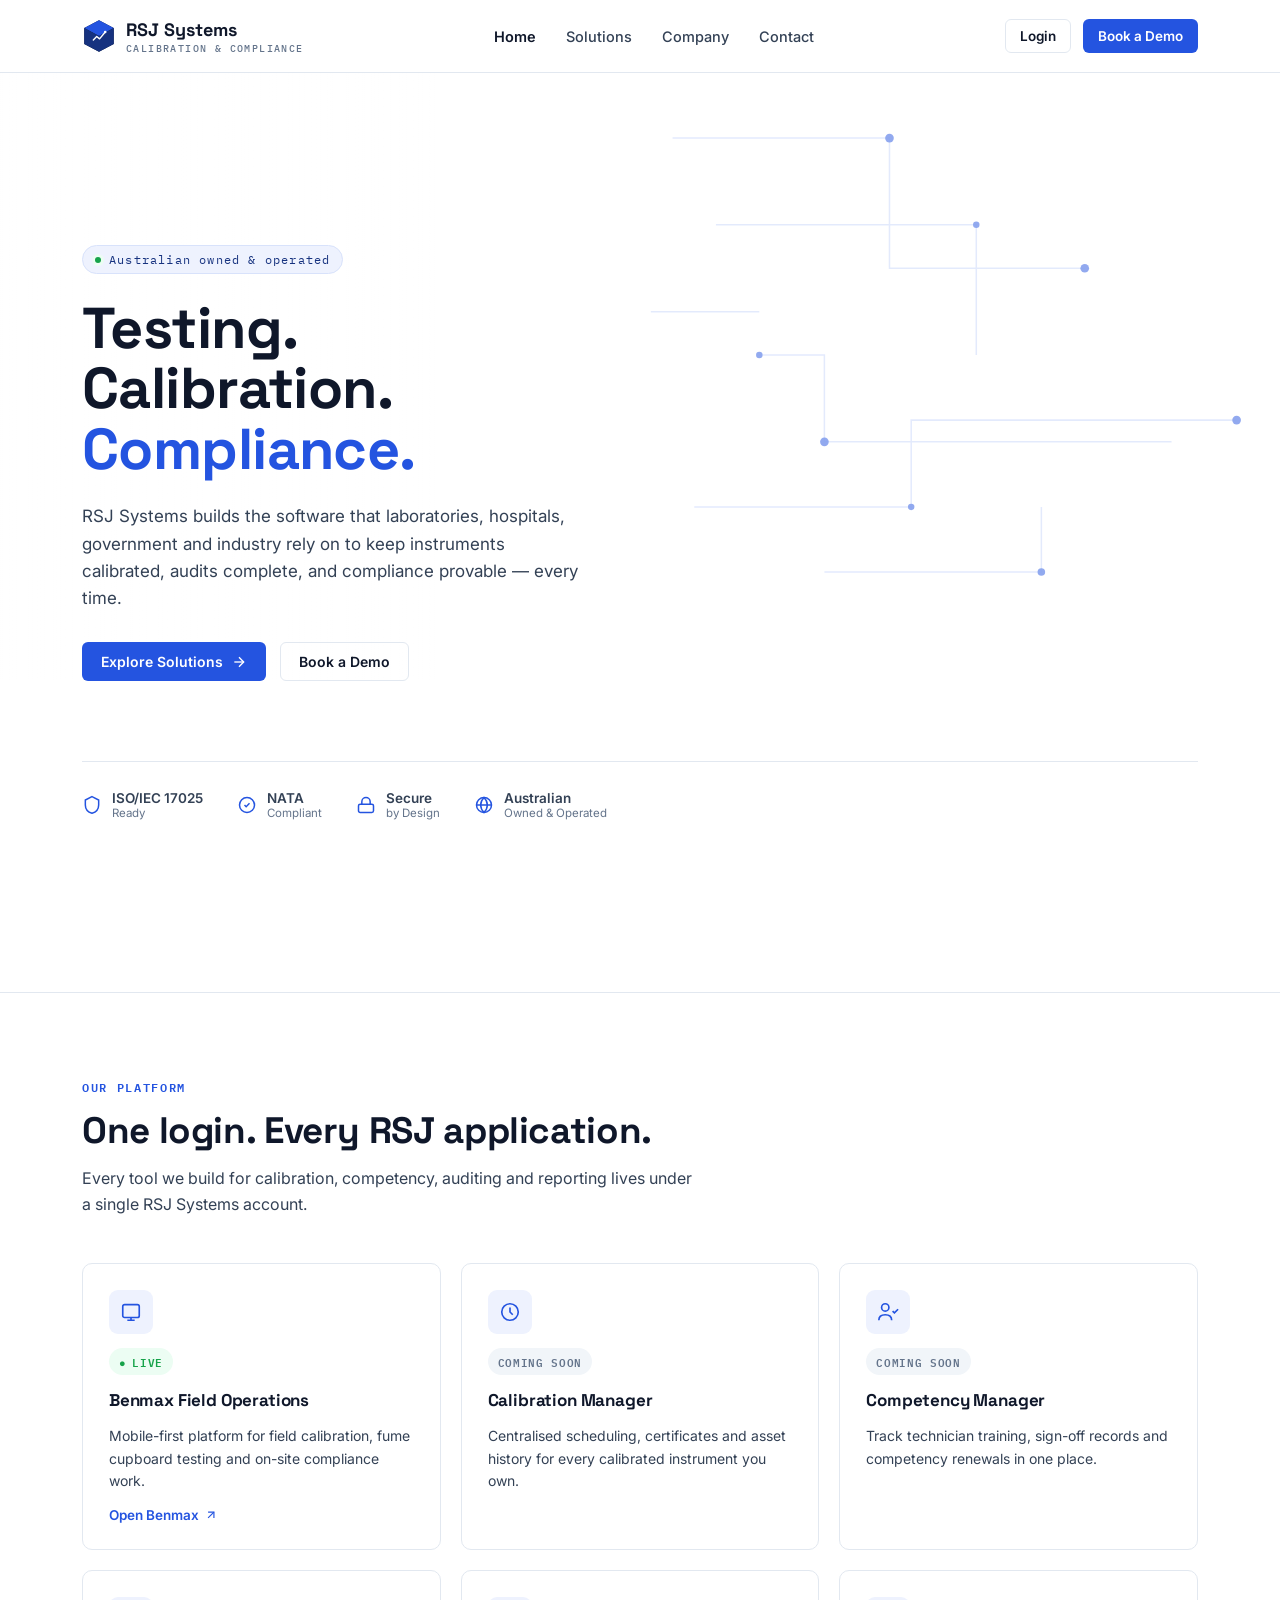
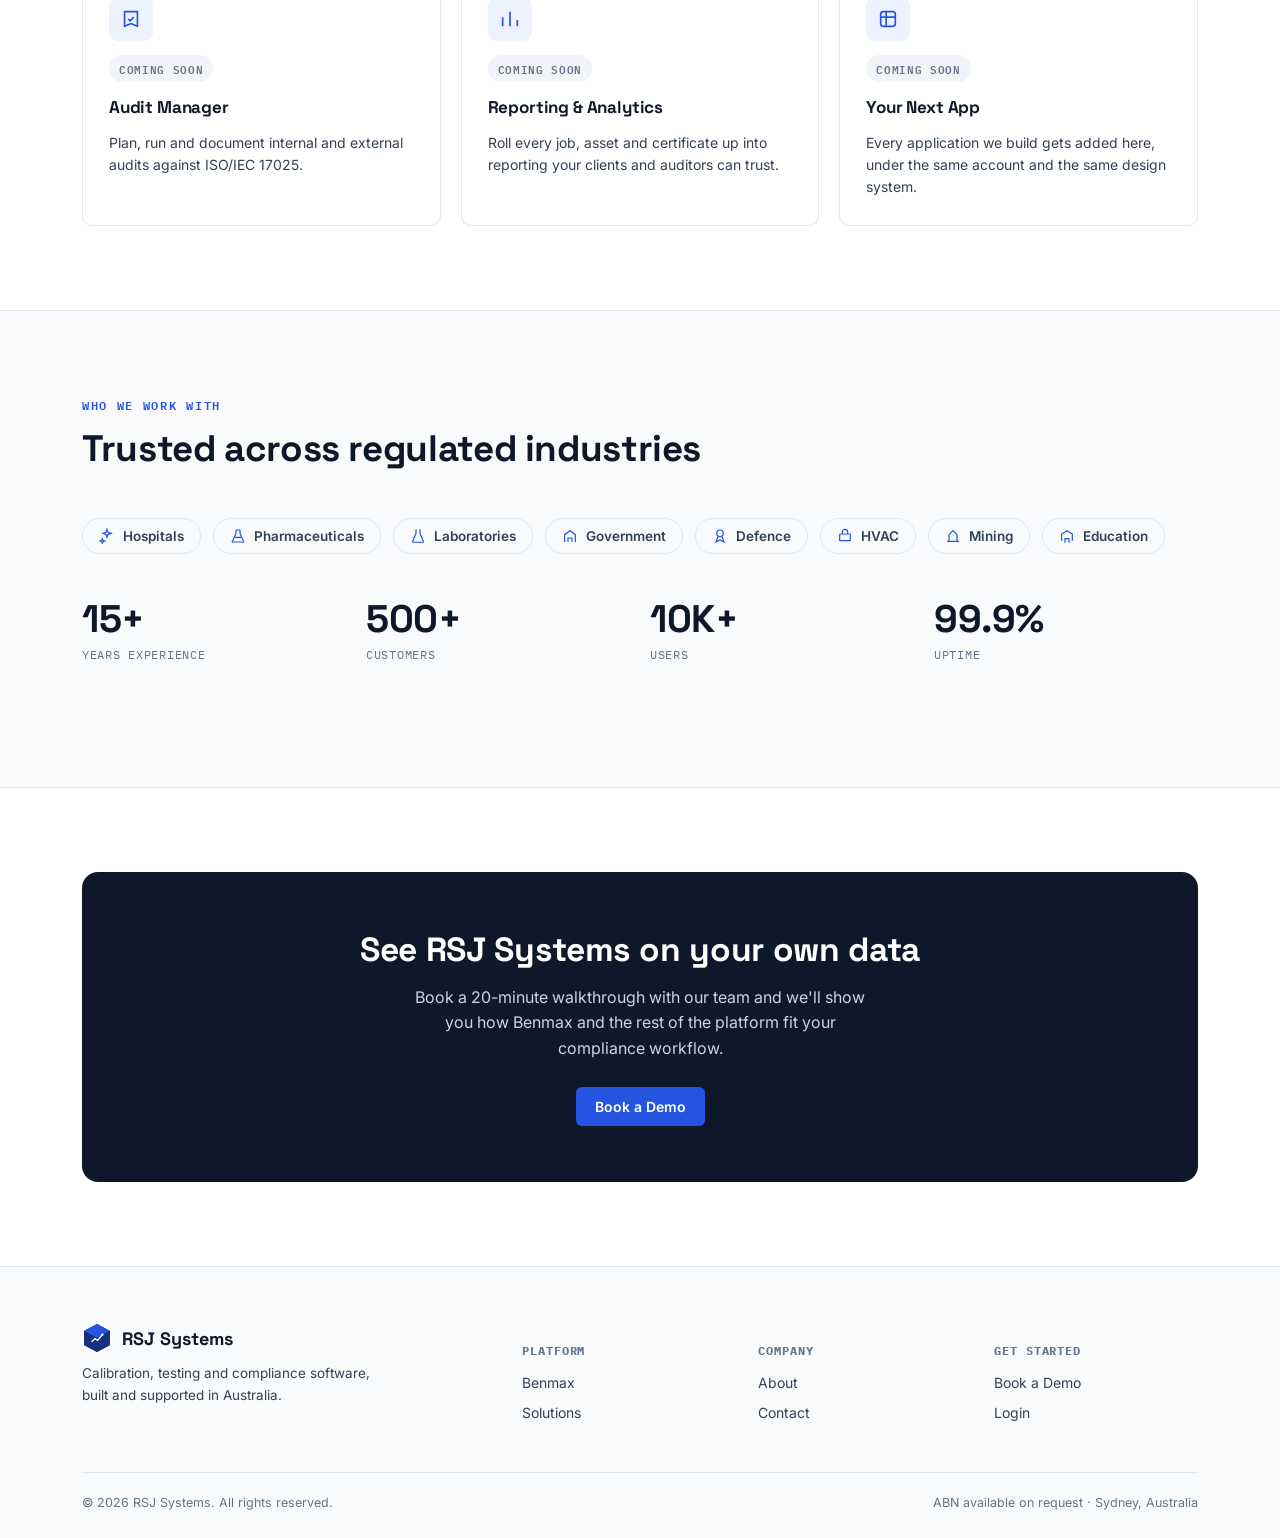
==== index.html @ 9a2268c6 "New website" ====
<!doctype html>
<html lang="en">
<head>
<meta charset="UTF-8">
<meta name="viewport" content="width=device-width, initial-scale=1.0">
<title>RSJ Systems | Calibration, Testing &amp; Compliance Platform</title>
<meta name="description" content="RSJ Systems builds calibration, testing and compliance software for laboratories, hospitals, government and industry across Australia.">
<link rel="icon" type="image/svg+xml" href="assets/logo.svg">
<link rel="preconnect" href="https://fonts.googleapis.com">
<link href="https://fonts.googleapis.com/css2?family=Space+Grotesk:wght@500;600;700&family=Inter:wght@400;500;600;700&family=IBM+Plex+Mono:wght@500;600&display=swap" rel="stylesheet">
<link rel="stylesheet" href="assets/styles.css">
</head>
<body>

<header class="site-header">
  <div class="wrap">
    <a href="index.html" class="brand">
      <img src="assets/logo.svg" alt="" width="34" height="34">
      <span>RSJ Systems<small>CALIBRATION &amp; COMPLIANCE</small></span>
    </a>
    <nav class="main-nav" aria-label="Primary">
      <a href="index.html">Home</a>
      <a href="solutions.html">Solutions</a>
      <a href="company.html">Company</a>
      <a href="contact.html">Contact</a>
    </nav>
    <div class="header-actions">
      <a class="btn btn-ghost btn-sm" href="https://benmaxservice.rsjsystems.com" target="_blank" rel="noopener">Login</a>
      <a class="btn btn-primary btn-sm" href="contact.html">Book a Demo</a>
      <button class="nav-toggle" aria-label="Open menu">
        <svg viewBox="0 0 24 24" fill="none" stroke="currentColor" stroke-width="2"><line x1="3" y1="6" x2="21" y2="6"/><line x1="3" y1="12" x2="21" y2="12"/><line x1="3" y1="18" x2="21" y2="18"/></svg>
      </button>
    </div>
  </div>
</header>

<div class="mobile-nav">
  <div class="mobile-nav-panel">
    <button class="mobile-nav-close" aria-label="Close menu">
      <svg viewBox="0 0 24 24" fill="none" stroke="currentColor" stroke-width="2"><line x1="18" y1="6" x2="6" y2="18"/><line x1="6" y1="6" x2="18" y2="18"/></svg>
    </button>
    <a href="index.html">Home</a>
    <a href="solutions.html">Solutions</a>
    <a href="company.html">Company</a>
    <a href="contact.html">Contact</a>
    <a href="https://benmaxservice.rsjsystems.com" target="_blank" rel="noopener">Login</a>
    <a class="btn btn-primary" href="contact.html">Book a Demo</a>
  </div>
</div>

<section class="hero">
  <svg class="hero-grid" viewBox="0 0 1180 560" preserveAspectRatio="xMaxYMid slice" xmlns="http://www.w3.org/2000/svg">
    <defs>
      <linearGradient id="fade" x1="0" y1="0" x2="1" y2="0">
        <stop offset="0" stop-color="#ffffff" stop-opacity="1"/>
        <stop offset="0.35" stop-color="#ffffff" stop-opacity="0"/>
      </linearGradient>
    </defs>
    <g stroke="#c7d5fb" stroke-width="1.4" fill="none" opacity="0.9">
      <path d="M620 60 H820 V180 H1000"/>
      <path d="M660 140 H900 V260"/>
      <path d="M700 260 H760 V340 H1080"/>
      <path d="M640 400 H840 V320 H1140"/>
      <path d="M760 460 H960 V400"/>
      <path d="M600 220 H700"/>
    </g>
    <g fill="#2454e0" opacity="0.9">
      <circle cx="820" cy="60" r="4"/><circle cx="1000" cy="180" r="4"/>
      <circle cx="900" cy="140" r="3"/><circle cx="760" cy="340" r="4"/>
      <circle cx="840" cy="400" r="3"/><circle cx="1140" cy="320" r="4"/>
      <circle cx="960" cy="460" r="3.5"/><circle cx="700" cy="260" r="3"/>
    </g>
    <rect x="0" y="0" width="1180" height="560" fill="url(#fade)"/>
  </svg>

  <div class="wrap">
    <span class="eyebrow"><span class="dot"></span>Australian owned &amp; operated</span>
    <h1>Testing. Calibration.<br><span class="accent">Compliance.</span></h1>
    <p class="hero-sub">RSJ Systems builds the software that laboratories, hospitals, government and industry rely on to keep instruments calibrated, audits complete, and compliance provable — every time.</p>
    <div class="hero-ctas">
      <a href="solutions.html" class="btn btn-primary">Explore Solutions
        <svg width="16" height="16" viewBox="0 0 24 24" fill="none" stroke="currentColor" stroke-width="2"><line x1="5" y1="12" x2="19" y2="12"/><polyline points="12 5 19 12 12 19"/></svg>
      </a>
      <a href="contact.html" class="btn btn-ghost">Book a Demo</a>
    </div>

    <div class="trust-strip">
      <div class="trust-item">
        <svg viewBox="0 0 24 24" fill="none" stroke="currentColor" stroke-width="1.8"><path d="M12 2l8 4v6c0 5-3.4 8.6-8 10-4.6-1.4-8-5-8-10V6l8-4z"/></svg>
        <span>ISO/IEC 17025<small>Ready</small></span>
      </div>
      <div class="trust-item">
        <svg viewBox="0 0 24 24" fill="none" stroke="currentColor" stroke-width="1.8"><path d="M9 12l2 2 4-4"/><circle cx="12" cy="12" r="9"/></svg>
        <span>NATA<small>Compliant</small></span>
      </div>
      <div class="trust-item">
        <svg viewBox="0 0 24 24" fill="none" stroke="currentColor" stroke-width="1.8"><rect x="3" y="11" width="18" height="10" rx="2"/><path d="M7 11V8a5 5 0 0 1 10 0v3"/></svg>
        <span>Secure<small>by Design</small></span>
      </div>
      <div class="trust-item">
        <svg viewBox="0 0 24 24" fill="none" stroke="currentColor" stroke-width="1.8"><circle cx="12" cy="12" r="9"/><path d="M3 12h18M12 3c2.5 2.6 4 6 4 9s-1.5 6.4-4 9c-2.5-2.6-4-6-4-9s1.5-6.4 4-9z"/></svg>
        <span>Australian<small>Owned &amp; Operated</small></span>
      </div>
    </div>
  </div>
</section>

<section id="apps">
  <div class="wrap">
    <div class="section-head" data-reveal>
      <span class="section-label">Our Platform</span>
      <h2>One login. Every RSJ application.</h2>
      <p>Every tool we build for calibration, competency, auditing and reporting lives under a single RSJ Systems account.</p>
    </div>

    <div class="card-grid">
      <div class="app-card" data-reveal>
        <div class="app-icon">
          <svg viewBox="0 0 24 24" fill="none" stroke="currentColor" stroke-width="1.8"><rect x="3" y="4" width="18" height="14" rx="2"/><path d="M8 21h8M12 18v3"/></svg>
        </div>
        <span class="status-pill status-live"><span>●</span>LIVE</span>
        <h3>Benmax Field Operations</h3>
        <p>Mobile-first platform for field calibration, fume cupboard testing and on-site compliance work.</p>
        <a class="card-link" href="https://benmaxservice.rsjsystems.com" target="_blank" rel="noopener">Open Benmax
          <svg width="14" height="14" viewBox="0 0 24 24" fill="none" stroke="currentColor" stroke-width="2"><line x1="7" y1="17" x2="17" y2="7"/><polyline points="7 7 17 7 17 17"/></svg>
        </a>
      </div>

      <div class="app-card disabled" data-reveal>
        <div class="app-icon">
          <svg viewBox="0 0 24 24" fill="none" stroke="currentColor" stroke-width="1.8"><circle cx="12" cy="12" r="9"/><path d="M12 7v5l3 3"/></svg>
        </div>
        <span class="status-pill status-soon">COMING SOON</span>
        <h3>Calibration Manager</h3>
        <p>Centralised scheduling, certificates and asset history for every calibrated instrument you own.</p>
      </div>

      <div class="app-card disabled" data-reveal>
        <div class="app-icon">
          <svg viewBox="0 0 24 24" fill="none" stroke="currentColor" stroke-width="1.8"><circle cx="9" cy="7" r="4"/><path d="M2 21c0-4 3-6 7-6s7 2 7 6M17 11l2 2 4-4"/></svg>
        </div>
        <span class="status-pill status-soon">COMING SOON</span>
        <h3>Competency Manager</h3>
        <p>Track technician training, sign-off records and competency renewals in one place.</p>
      </div>

      <div class="app-card disabled" data-reveal>
        <div class="app-icon">
          <svg viewBox="0 0 24 24" fill="none" stroke="currentColor" stroke-width="1.8"><path d="M9 12l2 2 4-4"/><path d="M5 4h14v16l-7-3-7 3V4z"/></svg>
        </div>
        <span class="status-pill status-soon">COMING SOON</span>
        <h3>Audit Manager</h3>
        <p>Plan, run and document internal and external audits against ISO/IEC 17025.</p>
      </div>

      <div class="app-card disabled" data-reveal>
        <div class="app-icon">
          <svg viewBox="0 0 24 24" fill="none" stroke="currentColor" stroke-width="1.8"><path d="M4 20V10M12 20V4M20 20v-7"/></svg>
        </div>
        <span class="status-pill status-soon">COMING SOON</span>
        <h3>Reporting &amp; Analytics</h3>
        <p>Roll every job, asset and certificate up into reporting your clients and auditors can trust.</p>
      </div>

      <div class="app-card disabled" data-reveal>
        <div class="app-icon">
          <svg viewBox="0 0 24 24" fill="none" stroke="currentColor" stroke-width="1.8"><rect x="4" y="4" width="16" height="16" rx="3"/><path d="M4 10h16M10 4v16"/></svg>
        </div>
        <span class="status-pill status-soon">COMING SOON</span>
        <h3>Your Next App</h3>
        <p>Every application we build gets added here, under the same account and the same design system.</p>
      </div>
    </div>
  </div>
</section>

<section class="alt-bg">
  <div class="wrap">
    <div class="section-head" data-reveal>
      <span class="section-label">Who We Work With</span>
      <h2>Trusted across regulated industries</h2>
    </div>
    <div class="industry-strip" data-reveal>
      <div class="industry-chip"><svg viewBox="0 0 24 24" fill="none" stroke="currentColor" stroke-width="1.8"><path d="M12 2l1.5 4.5L18 8l-4.5 1.5L12 14l-1.5-4.5L6 8l4.5-1.5L12 2z"/><path d="M5 16l.9 2.6L8.5 19.5l-2.6.9L5 23l-.9-2.6-2.6-.9 2.6-.9L5 16z"/></svg>Hospitals</div>
      <div class="industry-chip"><svg viewBox="0 0 24 24" fill="none" stroke="currentColor" stroke-width="1.8"><path d="M9 3v5L4 19a1 1 0 0 0 1 2h14a1 1 0 0 0 1-2L15 8V3"/><path d="M9 3h6M7 14h10"/></svg>Pharmaceuticals</div>
      <div class="industry-chip"><svg viewBox="0 0 24 24" fill="none" stroke="currentColor" stroke-width="1.8"><path d="M9 2v6l-5 12a1 1 0 0 0 1 1.4h14a1 1 0 0 0 1-1.4L15 8V2"/></svg>Laboratories</div>
      <div class="industry-chip"><svg viewBox="0 0 24 24" fill="none" stroke="currentColor" stroke-width="1.8"><path d="M4 21V10l8-6 8 6v11"/><path d="M9 21v-6h6v6"/></svg>Government</div>
      <div class="industry-chip"><svg viewBox="0 0 24 24" fill="none" stroke="currentColor" stroke-width="1.8"><circle cx="12" cy="8" r="5"/><path d="M9 13l-3 8 6-3 6 3-3-8"/></svg>Defence</div>
      <div class="industry-chip"><svg viewBox="0 0 24 24" fill="none" stroke="currentColor" stroke-width="1.8"><rect x="4" y="9" width="16" height="10" rx="1"/><path d="M8 9V6a4 4 0 0 1 8 0v3"/></svg>HVAC</div>
      <div class="industry-chip"><svg viewBox="0 0 24 24" fill="none" stroke="currentColor" stroke-width="1.8"><path d="M3 20h18M6 20V10l6-6 6 6v10"/></svg>Mining</div>
      <div class="industry-chip"><svg viewBox="0 0 24 24" fill="none" stroke="currentColor" stroke-width="1.8"><path d="M4 19V9l8-5 8 5v10"/><path d="M9 22v-6h6v6"/></svg>Education</div>
    </div>

    <div class="stat-grid" data-reveal>
      <div class="stat"><h3>15+</h3><span>Years Experience</span></div>
      <div class="stat"><h3>500+</h3><span>Customers</span></div>
      <div class="stat"><h3>10K+</h3><span>Users</span></div>
      <div class="stat"><h3>99.9%</h3><span>Uptime</span></div>
    </div>
  </div>
</section>

<section>
  <div class="wrap">
    <div class="cta-band" data-reveal>
      <h2>See RSJ Systems on your own data</h2>
      <p>Book a 20-minute walkthrough with our team and we'll show you how Benmax and the rest of the platform fit your compliance workflow.</p>
      <a href="contact.html" class="btn btn-primary">Book a Demo</a>
    </div>
  </div>
</section>

<footer class="site-footer">
  <div class="wrap">
    <div class="footer-grid">
      <div class="footer-brand">
        <a href="index.html" class="brand"><img src="assets/logo.svg" alt="" width="30" height="30"><span>RSJ Systems</span></a>
        <p>Calibration, testing and compliance software, built and supported in Australia.</p>
      </div>
      <div class="footer-col">
        <h5>Platform</h5>
        <ul>
          <li><a href="https://benmaxservice.rsjsystems.com" target="_blank" rel="noopener">Benmax</a></li>
          <li><a href="solutions.html">Solutions</a></li>
        </ul>
      </div>
      <div class="footer-col">
        <h5>Company</h5>
        <ul>
          <li><a href="company.html">About</a></li>
          <li><a href="contact.html">Contact</a></li>
        </ul>
      </div>
      <div class="footer-col">
        <h5>Get Started</h5>
        <ul>
          <li><a href="contact.html">Book a Demo</a></li>
          <li><a href="https://benmaxservice.rsjsystems.com" target="_blank" rel="noopener">Login</a></li>
        </ul>
      </div>
    </div>
    <div class="footer-bottom">
      <span>© 2026 RSJ Systems. All rights reserved.</span>
      <span>ABN available on request · Sydney, Australia</span>
    </div>
  </div>
</footer>

<script src="assets/script.js"></script>
</body>
</html>
---- assets/styles.css ----
/* ===========================================================
   RSJ SYSTEMS — Design tokens
   =========================================================== */
:root {
  /* Color */
  --ink: #0f172a;
  --ink-soft: #334155;
  --muted: #64748b;
  --line: #e2e8f0;
  --paper: #ffffff;
  --paper-soft: #f8fafc;
  --blue: #2454e0;
  --blue-deep: #16327f;
  --blue-tint: #eef2fe;
  --green: #16a34a;
  --green-tint: #ecfdf3;

  /* Type */
  --font-display: "Space Grotesk", "Segoe UI", sans-serif;
  --font-body: "Inter", "Segoe UI", sans-serif;
  --font-mono: "IBM Plex Mono", "Courier New", monospace;

  /* Layout */
  --max: 1180px;
  --radius: 10px;
  --radius-sm: 6px;
}

* { box-sizing: border-box; }
html { scroll-behavior: smooth; }
body {
  margin: 0;
  font-family: var(--font-body);
  color: var(--ink);
  background: var(--paper);
  -webkit-font-smoothing: antialiased;
}
img { max-width: 100%; display: block; }
a { color: inherit; text-decoration: none; }
ul { margin: 0; padding: 0; list-style: none; }
h1, h2, h3, h4 {
  font-family: var(--font-display);
  margin: 0;
  letter-spacing: -0.01em;
}
p { margin: 0; line-height: 1.6; color: var(--ink-soft); }

.wrap {
  max-width: var(--max);
  margin: 0 auto;
  padding: 0 32px;
}

/* focus states */
a:focus-visible, button:focus-visible {
  outline: 2px solid var(--blue);
  outline-offset: 2px;
}

@media (prefers-reduced-motion: reduce) {
  * { animation: none !important; transition: none !important; }
}

/* ===========================================================
   HEADER
   =========================================================== */
.site-header {
  position: sticky;
  top: 0;
  z-index: 50;
  background: rgba(255, 255, 255, 0.9);
  backdrop-filter: saturate(180%) blur(10px);
  border-bottom: 1px solid var(--line);
}
.site-header .wrap {
  display: flex;
  align-items: center;
  justify-content: space-between;
  height: 72px;
}
.brand {
  display: flex;
  align-items: center;
  gap: 10px;
  font-family: var(--font-display);
  font-weight: 700;
  font-size: 18px;
  color: var(--ink);
}
.brand small {
  display: block;
  font-family: var(--font-mono);
  font-size: 10px;
  font-weight: 500;
  letter-spacing: 0.14em;
  color: var(--muted);
  margin-top: 1px;
}
.brand svg { width: 34px; height: 34px; }

.main-nav {
  display: flex;
  align-items: center;
  gap: 30px;
}
.main-nav a {
  font-size: 14.5px;
  font-weight: 500;
  color: var(--ink-soft);
  transition: color 0.15s ease;
}
.main-nav a:hover { color: var(--blue); }
.main-nav a.active { color: var(--ink); font-weight: 600; }

.header-actions { display: flex; align-items: center; gap: 12px; }

.btn {
  display: inline-flex;
  align-items: center;
  gap: 8px;
  font-family: var(--font-body);
  font-weight: 600;
  font-size: 14px;
  padding: 10px 18px;
  border-radius: var(--radius-sm);
  border: 1px solid transparent;
  cursor: pointer;
  transition: all 0.15s ease;
  white-space: nowrap;
}
.btn-primary { background: var(--blue); color: #fff; }
.btn-primary:hover { background: var(--blue-deep); }
.btn-ghost { background: transparent; color: var(--ink); border-color: var(--line); }
.btn-ghost:hover { border-color: var(--blue); color: var(--blue); }
.btn-sm { padding: 8px 14px; font-size: 13.5px; }

.nav-toggle {
  display: none;
  background: none;
  border: none;
  cursor: pointer;
  padding: 8px;
}
.nav-toggle svg { width: 24px; height: 24px; }

@media (max-width: 900px) {
  .main-nav { display: none; }
  .header-actions .btn-ghost { display: none; }
  .nav-toggle { display: block; }
}

/* ===========================================================
   HERO
   =========================================================== */
.hero {
  position: relative;
  overflow: hidden;
  border-bottom: 1px solid var(--line);
  background: var(--paper);
}
.hero-grid {
  position: absolute;
  inset: 0;
  z-index: 0;
  opacity: 0.55;
}
.hero .wrap {
  position: relative;
  z-index: 1;
  padding-top: 88px;
  padding-bottom: 88px;
  display: grid;
  grid-template-columns: 1fr;
  gap: 24px;
}
.eyebrow {
  display: inline-flex;
  align-items: center;
  gap: 8px;
  font-family: var(--font-mono);
  font-size: 12px;
  letter-spacing: 0.1em;
  color: var(--blue-deep);
  background: var(--blue-tint);
  border: 1px solid #d8e2fb;
  padding: 6px 12px;
  border-radius: 100px;
  width: fit-content;
}
.eyebrow .dot {
  width: 6px; height: 6px; border-radius: 50%;
  background: var(--green);
  box-shadow: 0 0 0 3px var(--green-tint);
}
.hero h1 {
  font-size: clamp(2.4rem, 5vw, 3.6rem);
  line-height: 1.05;
  max-width: 14ch;
}
.hero h1 .accent { color: var(--blue); }
.hero-sub {
  max-width: 46ch;
  font-size: 17px;
}
.hero-ctas { display: flex; gap: 14px; margin-top: 6px; flex-wrap: wrap; }

.trust-strip {
  margin-top: 56px;
  padding-top: 28px;
  border-top: 1px solid var(--line);
  display: flex;
  gap: 34px;
  flex-wrap: wrap;
}
.trust-item {
  display: flex;
  align-items: center;
  gap: 10px;
  font-size: 13.5px;
  font-weight: 600;
  color: var(--ink-soft);
}
.trust-item svg { width: 20px; height: 20px; color: var(--blue); flex-shrink: 0; }
.trust-item span small {
  display: block;
  font-weight: 400;
  color: var(--muted);
  font-size: 11.5px;
}

/* ===========================================================
   SECTIONS
   =========================================================== */
section { padding: 84px 0; }
.section-head { max-width: 620px; margin-bottom: 46px; }
.section-label {
  font-family: var(--font-mono);
  font-size: 12px;
  letter-spacing: 0.14em;
  text-transform: uppercase;
  color: var(--blue);
  font-weight: 600;
  margin-bottom: 10px;
  display: block;
}
.section-head h2 { font-size: clamp(1.7rem, 3vw, 2.3rem); margin-bottom: 12px; }
.section-head p { font-size: 16px; }

.alt-bg { background: var(--paper-soft); border-top: 1px solid var(--line); border-bottom: 1px solid var(--line); }

/* App / solution cards */
.card-grid {
  display: grid;
  grid-template-columns: repeat(3, 1fr);
  gap: 20px;
}
.app-card {
  background: var(--paper);
  border: 1px solid var(--line);
  border-radius: var(--radius);
  padding: 26px;
  display: flex;
  flex-direction: column;
  gap: 14px;
  transition: transform 0.18s ease, box-shadow 0.18s ease, border-color 0.18s ease;
}
.app-card:hover {
  transform: translateY(-3px);
  box-shadow: 0 12px 28px -14px rgba(15, 23, 42, 0.18);
  border-color: #c7d5fb;
}
.app-icon {
  width: 44px; height: 44px;
  border-radius: 9px;
  background: var(--blue-tint);
  display: flex; align-items: center; justify-content: center;
  color: var(--blue);
}
.app-icon svg { width: 22px; height: 22px; }
.app-card h3 { font-size: 17px; font-weight: 700; }
.app-card p { font-size: 14px; }
.status-pill {
  display: inline-flex;
  align-items: center;
  gap: 6px;
  font-family: var(--font-mono);
  font-size: 11px;
  letter-spacing: 0.06em;
  font-weight: 600;
  padding: 4px 10px;
  border-radius: 100px;
  width: fit-content;
}
.status-live { background: var(--green-tint); color: var(--green); }
.status-soon { background: #f1f5f9; color: var(--muted); }
.app-card .card-link {
  margin-top: auto;
  font-size: 13.5px;
  font-weight: 600;
  color: var(--blue);
  display: inline-flex;
  align-items: center;
  gap: 5px;
}
.app-card.disabled { opacity: 0.65; }
.app-card.disabled:hover { transform: none; box-shadow: none; border-color: var(--line); }

/* Industries */
.industry-strip {
  display: flex;
  flex-wrap: wrap;
  gap: 12px;
}
.industry-chip {
  display: flex;
  align-items: center;
  gap: 8px;
  border: 1px solid var(--line);
  border-radius: 100px;
  padding: 9px 16px;
  font-size: 13.5px;
  font-weight: 600;
  color: var(--ink-soft);
}
.industry-chip svg { width: 16px; height: 16px; color: var(--blue); }

/* Stats */
.stat-grid {
  display: grid;
  grid-template-columns: repeat(4, 1fr);
  gap: 20px;
  padding: 40px 0;
}
.stat h3 {
  font-size: clamp(1.8rem, 3vw, 2.4rem);
  color: var(--ink);
}
.stat span {
  font-family: var(--font-mono);
  font-size: 12px;
  letter-spacing: 0.06em;
  color: var(--muted);
  text-transform: uppercase;
}

/* Feature rows */
.feature-list { display: grid; gap: 26px; }
.feature-row {
  display: grid;
  grid-template-columns: 40px 1fr;
  gap: 16px;
}
.feature-row .num {
  font-family: var(--font-mono);
  color: var(--blue);
  font-weight: 700;
}
.feature-row h4 { font-size: 15.5px; margin-bottom: 4px; }
.feature-row p { font-size: 14px; }

/* CTA band */
.cta-band {
  background: var(--ink);
  border-radius: 16px;
  padding: 56px;
  text-align: center;
  color: #fff;
}
.cta-band h2 { color: #fff; font-size: clamp(1.6rem, 3vw, 2.1rem); }
.cta-band p { color: #cbd5e1; max-width: 46ch; margin: 14px auto 26px; }
.cta-band .btn-primary { background: var(--blue); }

/* Footer */
.site-footer {
  border-top: 1px solid var(--line);
  padding: 56px 0 28px;
  background: var(--paper-soft);
}
.footer-grid {
  display: grid;
  grid-template-columns: 2fr 1fr 1fr 1fr;
  gap: 32px;
  margin-bottom: 40px;
}
.footer-brand p { font-size: 13.5px; max-width: 32ch; margin-top: 10px; }
.footer-col h5 {
  font-family: var(--font-mono);
  font-size: 11.5px;
  letter-spacing: 0.08em;
  text-transform: uppercase;
  color: var(--muted);
  margin-bottom: 14px;
}
.footer-col ul li { margin-bottom: 10px; }
.footer-col ul li a { font-size: 14px; color: var(--ink-soft); }
.footer-col ul li a:hover { color: var(--blue); }
.footer-bottom {
  border-top: 1px solid var(--line);
  padding-top: 22px;
  display: flex;
  justify-content: space-between;
  align-items: center;
  flex-wrap: wrap;
  gap: 12px;
  font-size: 12.5px;
  color: var(--muted);
}

/* Simple page header (used on inner pages) */
.page-hero {
  padding: 64px 0 48px;
  border-bottom: 1px solid var(--line);
  background: var(--paper-soft);
}
.page-hero h1 { font-size: clamp(2rem, 4vw, 2.7rem); max-width: 18ch; }
.page-hero p { margin-top: 14px; max-width: 50ch; font-size: 16px; }
.breadcrumb {
  font-family: var(--font-mono);
  font-size: 12px;
  color: var(--muted);
  margin-bottom: 16px;
}
.breadcrumb a { color: var(--blue); }

/* Contact form */
.contact-layout {
  display: grid;
  grid-template-columns: 1fr 1fr;
  gap: 48px;
  align-items: start;
}
.form-field { margin-bottom: 18px; }
.form-field label {
  display: block;
  font-size: 13.5px;
  font-weight: 600;
  margin-bottom: 6px;
}
.form-field input,
.form-field textarea,
.form-field select {
  width: 100%;
  border: 1px solid var(--line);
  border-radius: var(--radius-sm);
  padding: 11px 13px;
  font-family: var(--font-body);
  font-size: 14.5px;
  color: var(--ink);
  background: #fff;
}
.form-field input:focus,
.form-field textarea:focus,
.form-field select:focus {
  outline: 2px solid var(--blue);
  outline-offset: 1px;
  border-color: var(--blue);
}
.contact-info-card {
  background: var(--paper-soft);
  border: 1px solid var(--line);
  border-radius: var(--radius);
  padding: 28px;
}
.contact-info-row {
  display: flex;
  gap: 14px;
  padding: 16px 0;
  border-bottom: 1px solid var(--line);
}
.contact-info-row:last-child { border-bottom: none; }
.contact-info-row svg { width: 20px; height: 20px; color: var(--blue); flex-shrink: 0; }
.contact-info-row h4 { font-size: 14px; margin-bottom: 3px; }
.contact-info-row p { font-size: 13.5px; }

/* Values / team grid (company page) */
.value-grid {
  display: grid;
  grid-template-columns: repeat(3, 1fr);
  gap: 22px;
}
.value-card {
  border: 1px solid var(--line);
  border-radius: var(--radius);
  padding: 24px;
}
.value-card .app-icon { margin-bottom: 14px; }
.value-card h3 { font-size: 16px; margin-bottom: 8px; }
.value-card p { font-size: 14px; }

.timeline { display: grid; gap: 0; }
.timeline-row {
  display: grid;
  grid-template-columns: 90px 1fr;
  gap: 20px;
  padding: 22px 0;
  border-top: 1px solid var(--line);
}
.timeline-row:first-child { border-top: none; }
.timeline-row .year { font-family: var(--font-mono); font-weight: 700; color: var(--blue); }
.timeline-row h4 { font-size: 15.5px; margin-bottom: 4px; }
.timeline-row p { font-size: 14px; }

/* Responsive */
@media (max-width: 900px) {
  .card-grid { grid-template-columns: 1fr 1fr; }
  .stat-grid { grid-template-columns: 1fr 1fr; }
  .footer-grid { grid-template-columns: 1fr 1fr; }
  .contact-layout { grid-template-columns: 1fr; }
  .value-grid { grid-template-columns: 1fr; }
}
@media (max-width: 620px) {
  .wrap { padding: 0 20px; }
  .card-grid { grid-template-columns: 1fr; }
  .stat-grid { grid-template-columns: 1fr 1fr; }
  .footer-grid { grid-template-columns: 1fr; gap: 26px; }
  .cta-band { padding: 36px 24px; }
  section { padding: 60px 0; }
}

/* Scroll reveal */
[data-reveal] {
  opacity: 0;
  transform: translateY(16px);
  transition: opacity 0.6s ease, transform 0.6s ease;
}
[data-reveal].is-visible { opacity: 1; transform: translateY(0); }

/* Mobile nav drawer */
.mobile-nav {
  display: none;
  position: fixed;
  inset: 0;
  z-index: 60;
  background: rgba(15, 23, 42, 0.5);
}
.mobile-nav.open { display: block; }
.mobile-nav-panel {
  position: absolute;
  top: 0; right: 0;
  width: min(320px, 85vw);
  height: 100%;
  background: #fff;
  padding: 24px;
  display: flex;
  flex-direction: column;
  gap: 4px;
}
.mobile-nav-panel a {
  padding: 14px 6px;
  font-size: 16px;
  font-weight: 600;
  border-bottom: 1px solid var(--line);
}
.mobile-nav-close { align-self: flex-end; background: none; border: none; cursor: pointer; padding: 8px; }
.mobile-nav-close svg { width: 22px; height: 22px; }
.mobile-nav-panel .btn { margin-top: 16px; }
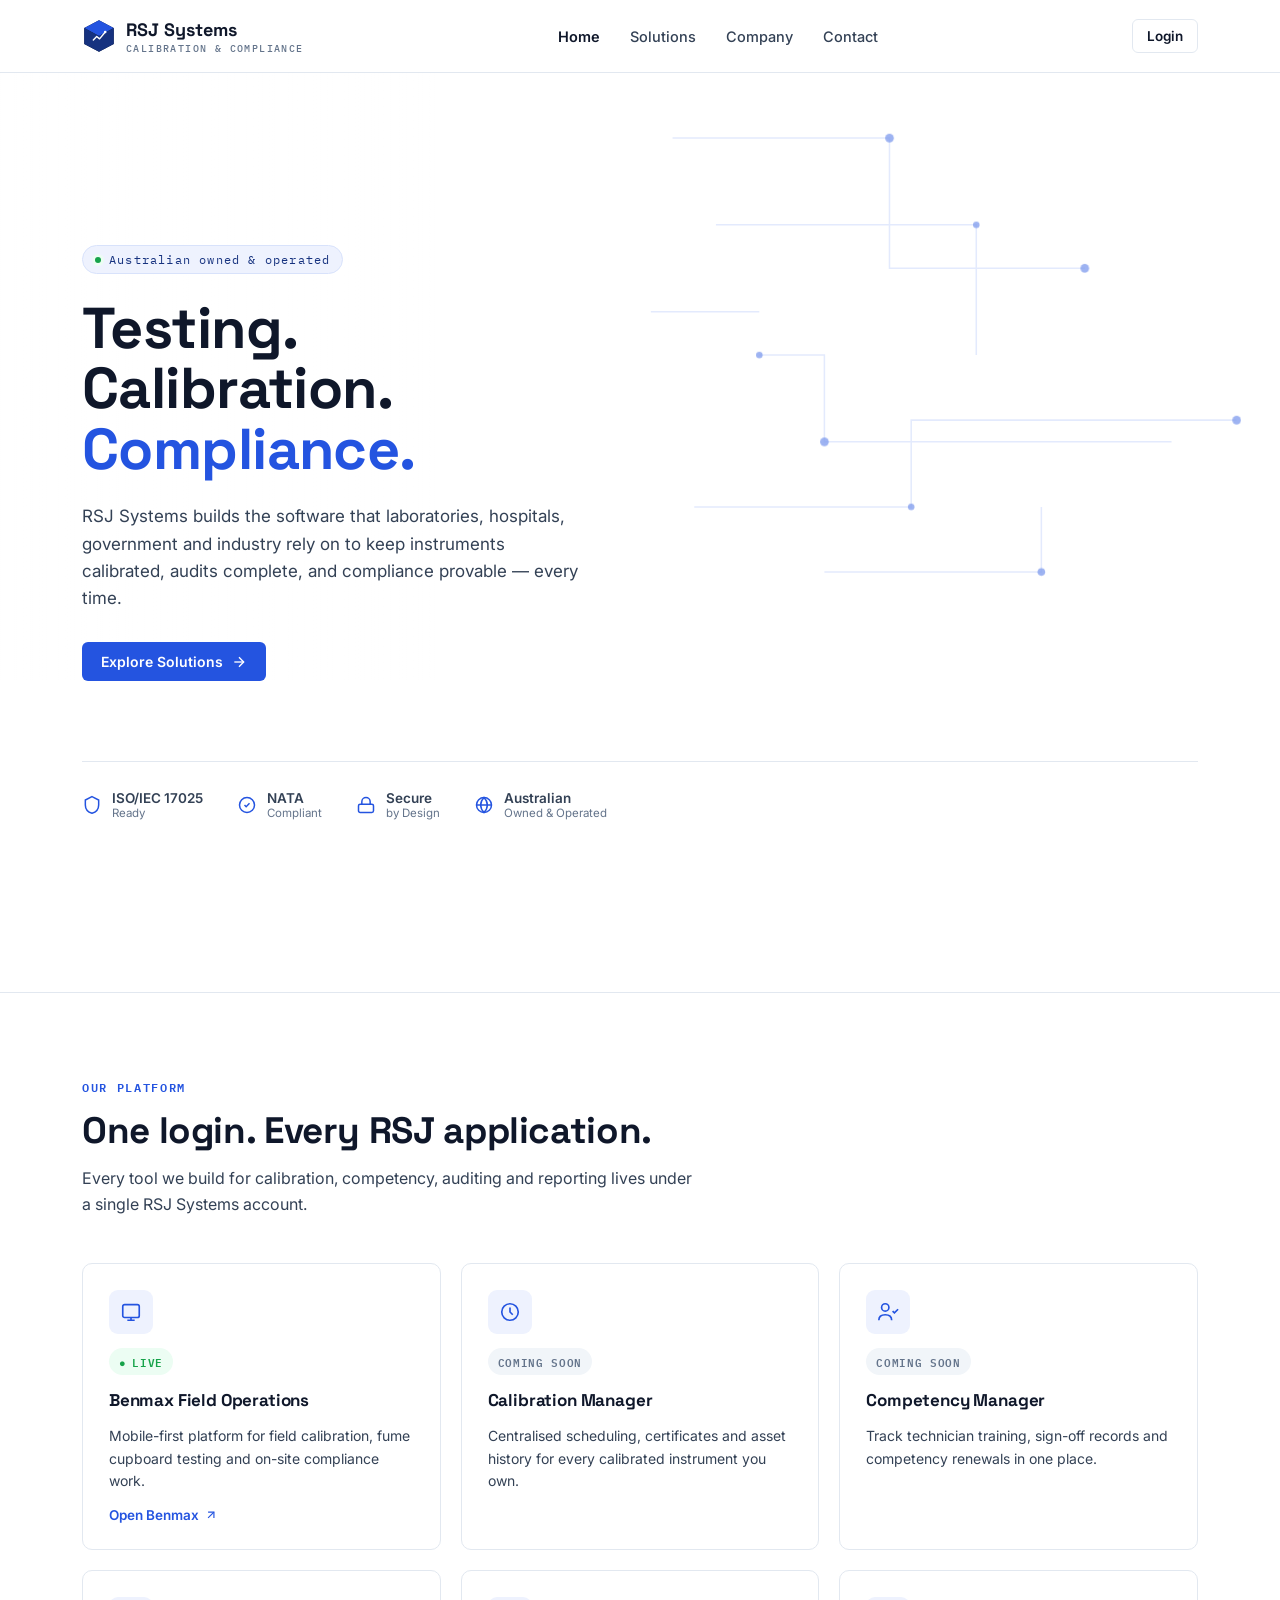
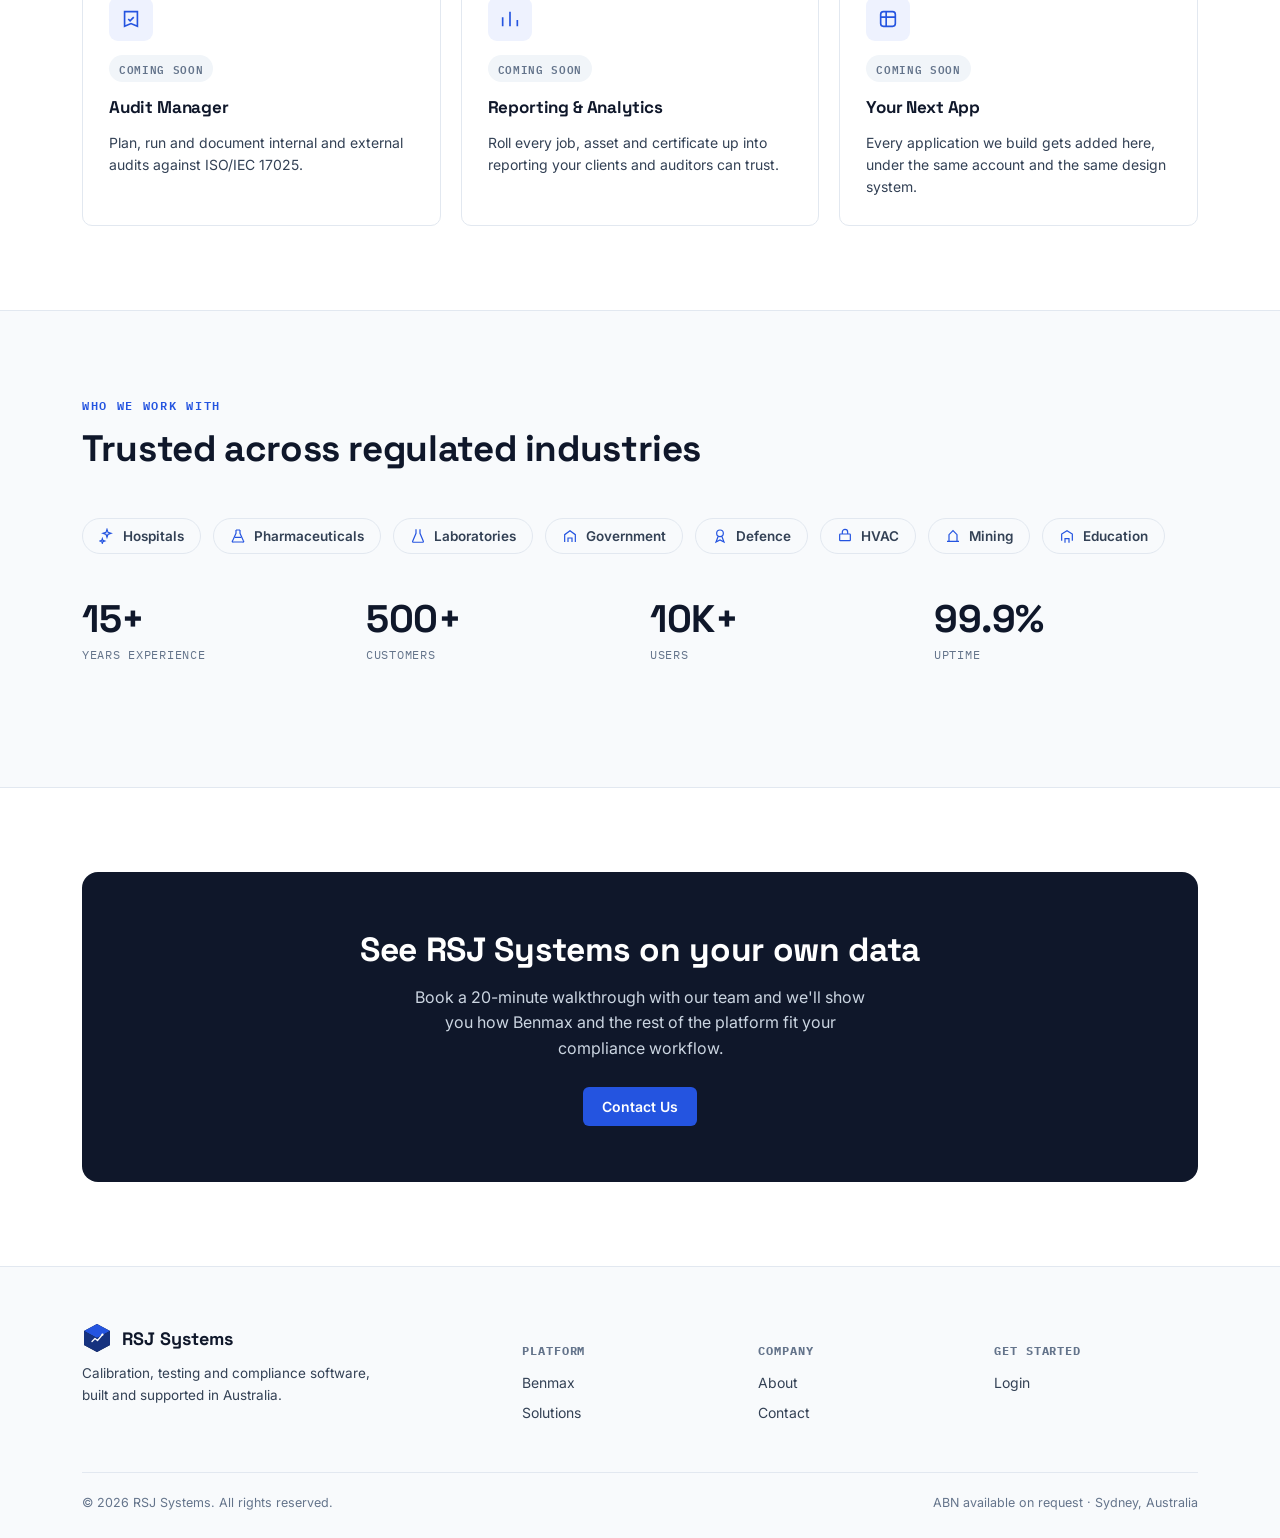
==== commit 9bb8caad: "remove book a demo, add login picker, add animations" ====
--- a/index.html
+++ b/index.html
@@ -25,9 +25,7 @@
       <a href="contact.html">Contact</a>
     </nav>
     <div class="header-actions">
-      <a class="btn btn-ghost btn-sm" href="https://benmaxservice.rsjsystems.com" target="_blank" rel="noopener">Login</a>
-      <a class="btn btn-primary btn-sm" href="contact.html">Book a Demo</a>
-      <button class="nav-toggle" aria-label="Open menu">
+      <a class="btn btn-ghost btn-sm" href="login.html">Login</a>      <button class="nav-toggle" aria-label="Open menu">
         <svg viewBox="0 0 24 24" fill="none" stroke="currentColor" stroke-width="2"><line x1="3" y1="6" x2="21" y2="6"/><line x1="3" y1="12" x2="21" y2="12"/><line x1="3" y1="18" x2="21" y2="18"/></svg>
       </button>
     </div>
@@ -43,9 +41,7 @@
     <a href="solutions.html">Solutions</a>
     <a href="company.html">Company</a>
     <a href="contact.html">Contact</a>
-    <a href="https://benmaxservice.rsjsystems.com" target="_blank" rel="noopener">Login</a>
-    <a class="btn btn-primary" href="contact.html">Book a Demo</a>
-  </div>
+    <a href="login.html">Login</a>  </div>
 </div>
 
 <section class="hero">
@@ -74,17 +70,15 @@
   </svg>
 
   <div class="wrap">
-    <span class="eyebrow"><span class="dot"></span>Australian owned &amp; operated</span>
-    <h1>Testing. Calibration.<br><span class="accent">Compliance.</span></h1>
-    <p class="hero-sub">RSJ Systems builds the software that laboratories, hospitals, government and industry rely on to keep instruments calibrated, audits complete, and compliance provable — every time.</p>
-    <div class="hero-ctas">
+    <span class="eyebrow hero-fade hero-fade-1"><span class="dot"></span>Australian owned &amp; operated</span>
+    <h1 class="hero-fade hero-fade-2">Testing. Calibration.<br><span class="accent">Compliance.</span></h1>
+    <p class="hero-sub hero-fade hero-fade-3">RSJ Systems builds the software that laboratories, hospitals, government and industry rely on to keep instruments calibrated, audits complete, and compliance provable — every time.</p>
+    <div class="hero-ctas hero-fade hero-fade-4">
       <a href="solutions.html" class="btn btn-primary">Explore Solutions
         <svg width="16" height="16" viewBox="0 0 24 24" fill="none" stroke="currentColor" stroke-width="2"><line x1="5" y1="12" x2="19" y2="12"/><polyline points="12 5 19 12 12 19"/></svg>
-      </a>
-      <a href="contact.html" class="btn btn-ghost">Book a Demo</a>
-    </div>
-
-    <div class="trust-strip">
+      </a>    </div>
+
+    <div class="trust-strip hero-fade hero-fade-5">
       <div class="trust-item">
         <svg viewBox="0 0 24 24" fill="none" stroke="currentColor" stroke-width="1.8"><path d="M12 2l8 4v6c0 5-3.4 8.6-8 10-4.6-1.4-8-5-8-10V6l8-4z"/></svg>
         <span>ISO/IEC 17025<small>Ready</small></span>
@@ -205,7 +199,7 @@
     <div class="cta-band" data-reveal>
       <h2>See RSJ Systems on your own data</h2>
       <p>Book a 20-minute walkthrough with our team and we'll show you how Benmax and the rest of the platform fit your compliance workflow.</p>
-      <a href="contact.html" class="btn btn-primary">Book a Demo</a>
+      <a href="contact.html" class="btn btn-primary">Contact Us</a>
     </div>
   </div>
 </section>
@@ -233,9 +227,7 @@
       </div>
       <div class="footer-col">
         <h5>Get Started</h5>
-        <ul>
-          <li><a href="contact.html">Book a Demo</a></li>
-          <li><a href="https://benmaxservice.rsjsystems.com" target="_blank" rel="noopener">Login</a></li>
+        <ul>          <li><a href="login.html">Login</a></li>
         </ul>
       </div>
     </div>
--- a/assets/styles.css
+++ b/assets/styles.css
@@ -255,6 +255,8 @@
   gap: 20px;
 }
 .app-card {
+  color: var(--ink);
+  text-decoration: none;
   background: var(--paper);
   border: 1px solid var(--line);
   border-radius: var(--radius);
@@ -517,6 +519,55 @@
   section { padding: 60px 0; }
 }
 
+/* Hero intro animation (plays once on page load) */
+.hero-fade {
+  opacity: 0;
+  transform: translateY(18px);
+  animation: heroFadeUp 0.7s ease forwards;
+}
+.hero-fade-1 { animation-delay: 0.05s; }
+.hero-fade-2 { animation-delay: 0.18s; }
+.hero-fade-3 { animation-delay: 0.32s; }
+.hero-fade-4 { animation-delay: 0.46s; }
+.hero-fade-5 { animation-delay: 0.6s; }
+@keyframes heroFadeUp {
+  to { opacity: 1; transform: translateY(0); }
+}
+.hero-grid path {
+  stroke-dasharray: 700;
+  stroke-dashoffset: 700;
+  animation: drawLine 1.6s ease forwards;
+}
+.hero-grid path:nth-of-type(1) { animation-delay: 0.1s; }
+.hero-grid path:nth-of-type(2) { animation-delay: 0.3s; }
+.hero-grid path:nth-of-type(3) { animation-delay: 0.5s; }
+.hero-grid path:nth-of-type(4) { animation-delay: 0.7s; }
+.hero-grid path:nth-of-type(5) { animation-delay: 0.9s; }
+.hero-grid path:nth-of-type(6) { animation-delay: 1.05s; }
+.hero-grid circle {
+  opacity: 0;
+  animation: dotIn 0.4s ease forwards;
+}
+.hero-grid circle:nth-of-type(1) { animation-delay: 1.1s; }
+.hero-grid circle:nth-of-type(2) { animation-delay: 1.3s; }
+.hero-grid circle:nth-of-type(3) { animation-delay: 1.35s; }
+.hero-grid circle:nth-of-type(4) { animation-delay: 1.5s; }
+.hero-grid circle:nth-of-type(5) { animation-delay: 1.55s; }
+.hero-grid circle:nth-of-type(6) { animation-delay: 1.7s; }
+.hero-grid circle:nth-of-type(7) { animation-delay: 1.75s; }
+.hero-grid circle:nth-of-type(8) { animation-delay: 1.9s; }
+@keyframes drawLine {
+  to { stroke-dashoffset: 0; }
+}
+@keyframes dotIn {
+  to { opacity: 0.9; }
+}
+@media (prefers-reduced-motion: reduce) {
+  .hero-fade { opacity: 1; transform: none; animation: none; }
+  .hero-grid path { stroke-dashoffset: 0; animation: none; }
+  .hero-grid circle { opacity: 0.9; animation: none; }
+}
+
 /* Scroll reveal */
 [data-reveal] {
   opacity: 0;
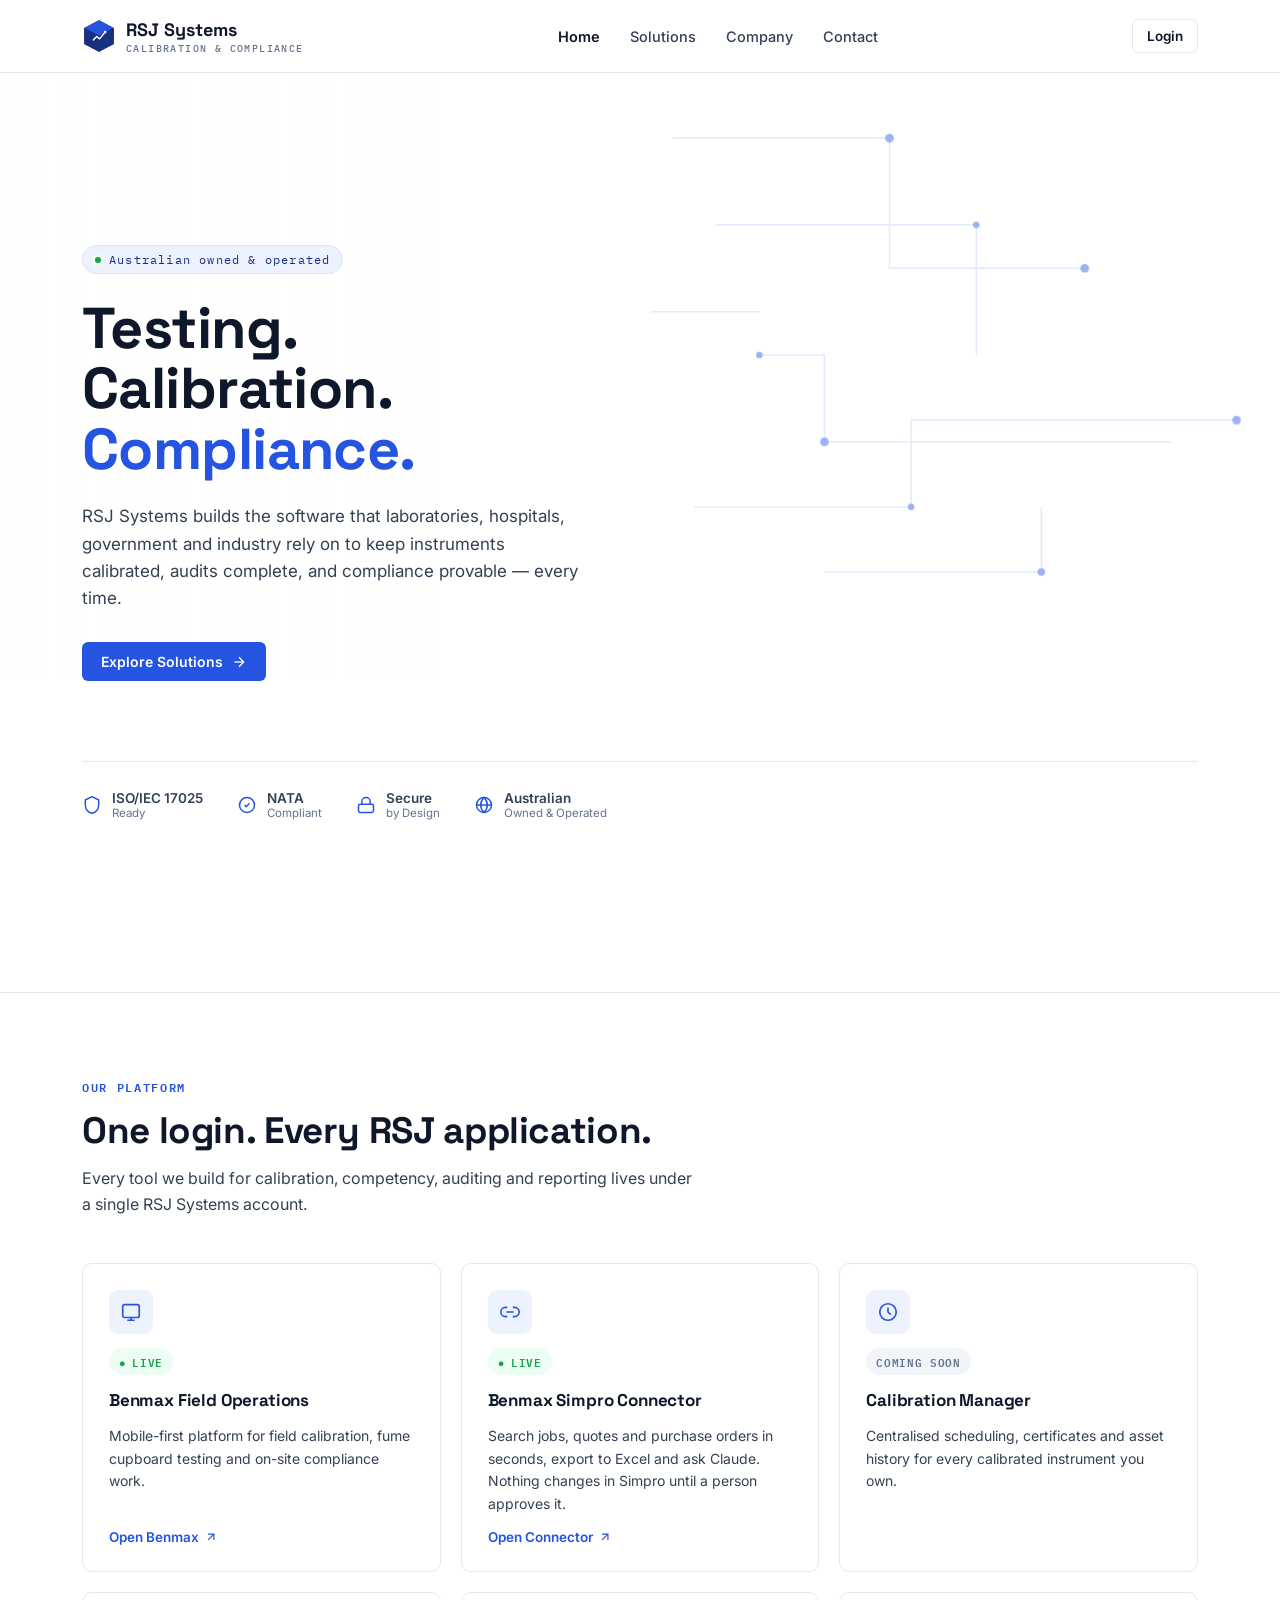
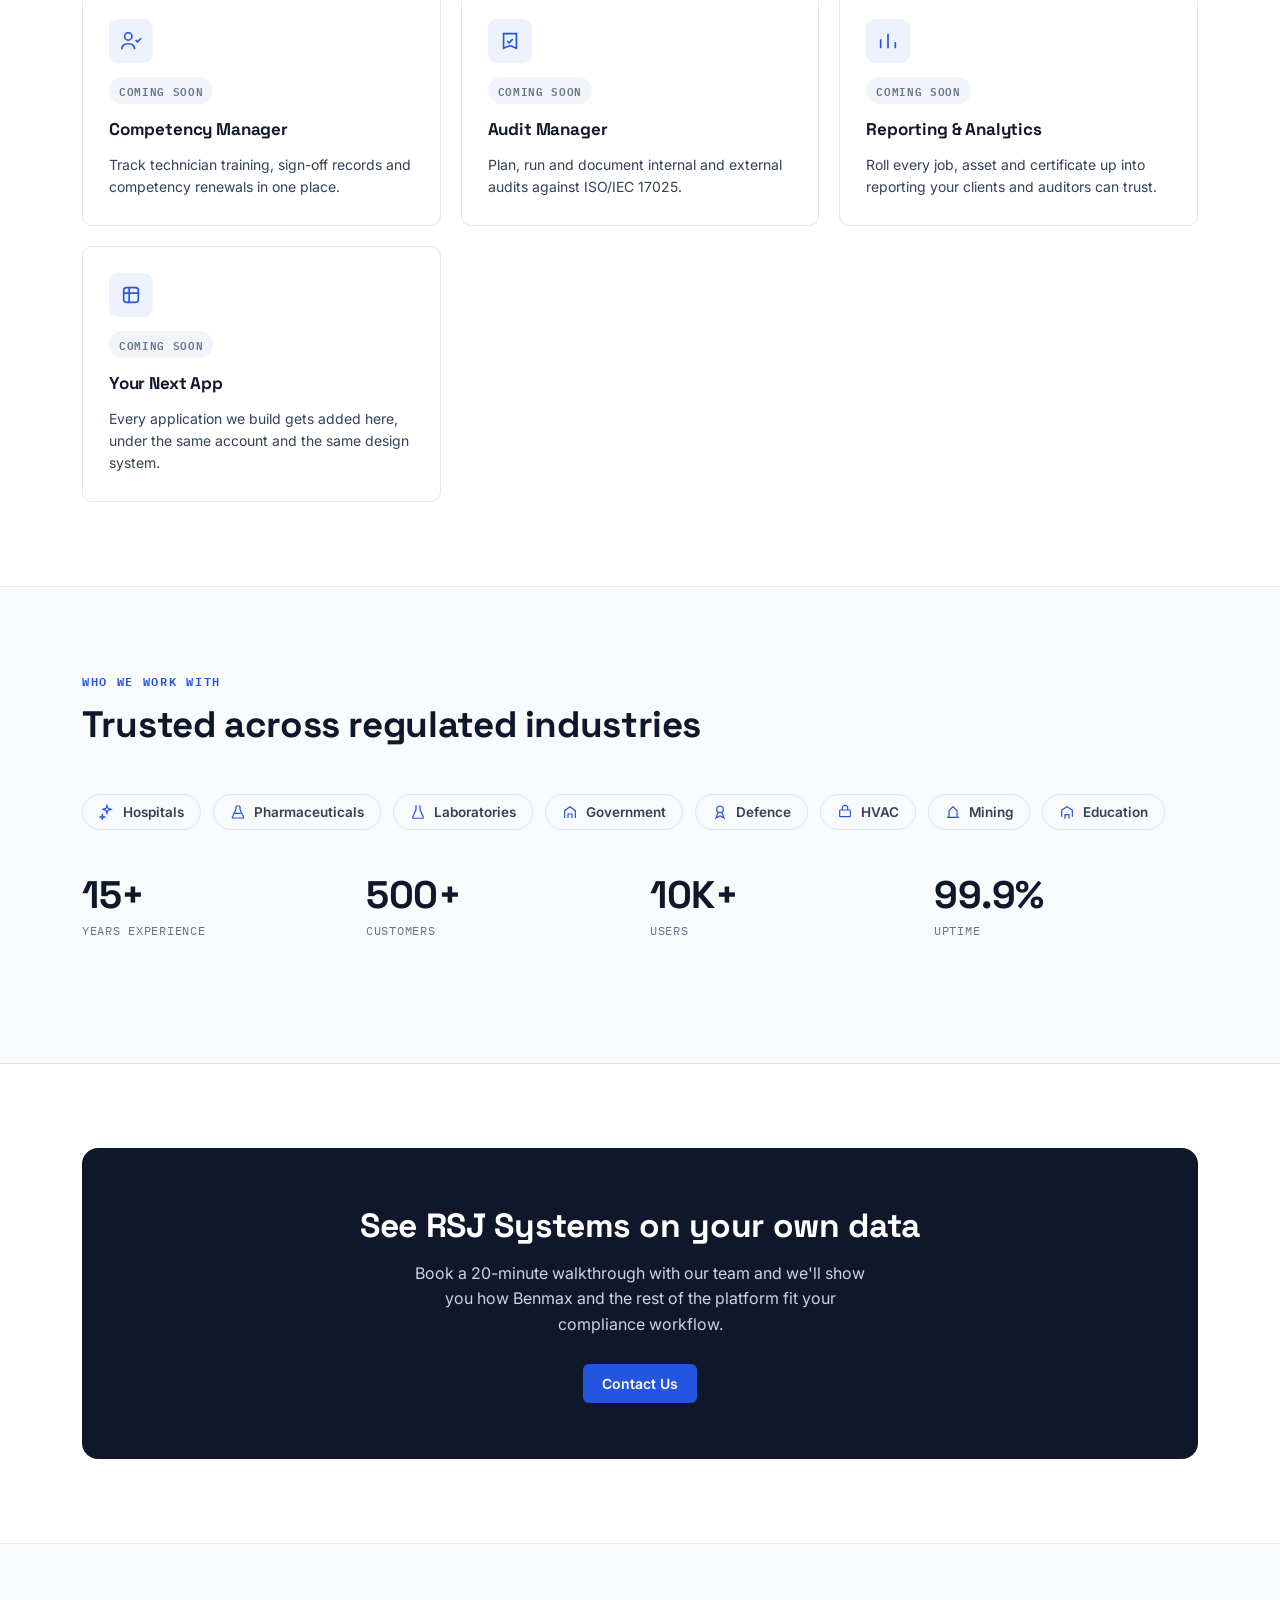
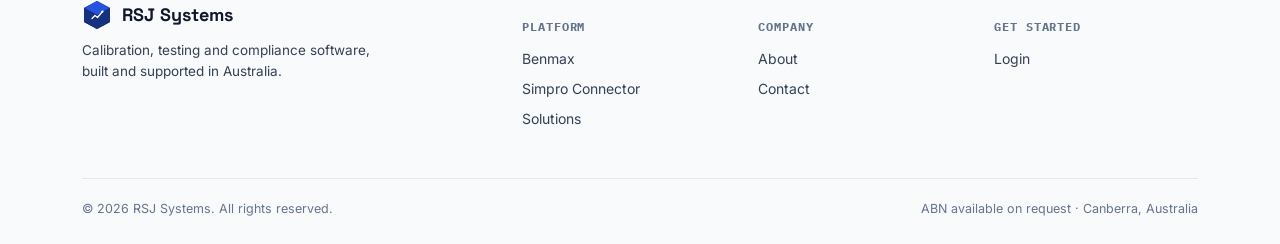
==== commit 69a55ecd: "Add files via upload" ====
--- a/index.html
+++ b/index.html
@@ -120,6 +120,18 @@
         </a>
       </div>
 
+      <div class="app-card" data-reveal>
+        <div class="app-icon">
+          <svg viewBox="0 0 24 24" fill="none" stroke="currentColor" stroke-width="1.8"><path d="M9 7H7a5 5 0 0 0 0 10h2M15 7h2a5 5 0 0 1 0 10h-2M8 12h8"/></svg>
+        </div>
+        <span class="status-pill status-live"><span>●</span>LIVE</span>
+        <h3>Benmax Simpro Connector</h3>
+        <p>Search jobs, quotes and purchase orders in seconds, export to Excel and ask Claude. Nothing changes in Simpro until a person approves it.</p>
+        <a class="card-link" href="https://simpro.rsjsystems.com" target="_blank" rel="noopener">Open Connector
+          <svg width="14" height="14" viewBox="0 0 24 24" fill="none" stroke="currentColor" stroke-width="2"><line x1="7" y1="17" x2="17" y2="7"/><polyline points="7 7 17 7 17 17"/></svg>
+        </a>
+      </div>
+
       <div class="app-card disabled" data-reveal>
         <div class="app-icon">
           <svg viewBox="0 0 24 24" fill="none" stroke="currentColor" stroke-width="1.8"><circle cx="12" cy="12" r="9"/><path d="M12 7v5l3 3"/></svg>
@@ -215,6 +227,7 @@
         <h5>Platform</h5>
         <ul>
           <li><a href="https://benmaxservice.rsjsystems.com" target="_blank" rel="noopener">Benmax</a></li>
+          <li><a href="https://simpro.rsjsystems.com" target="_blank" rel="noopener">Simpro Connector</a></li>
           <li><a href="solutions.html">Solutions</a></li>
         </ul>
       </div>
@@ -233,7 +246,7 @@
     </div>
     <div class="footer-bottom">
       <span>© 2026 RSJ Systems. All rights reserved.</span>
-      <span>ABN available on request · Sydney, Australia</span>
+      <span>ABN available on request · Canberra, Australia</span>
     </div>
   </div>
 </footer>
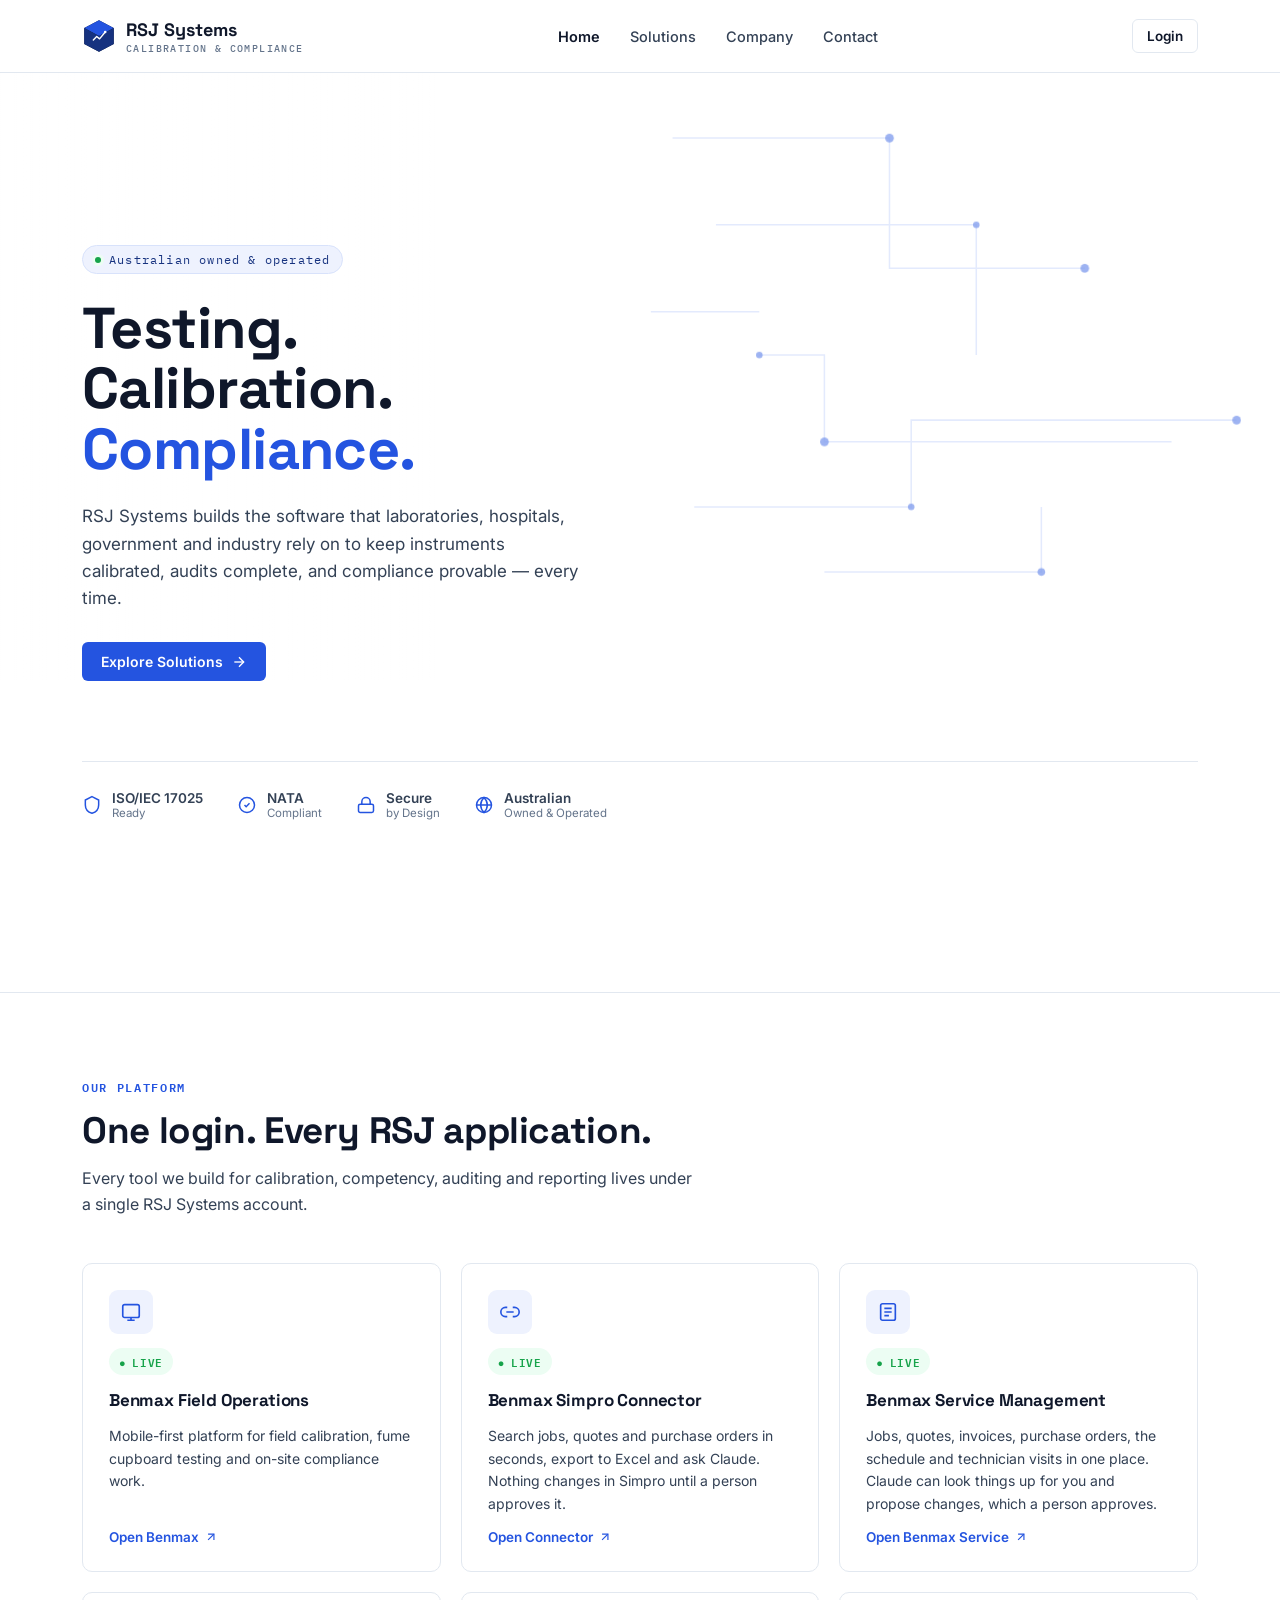
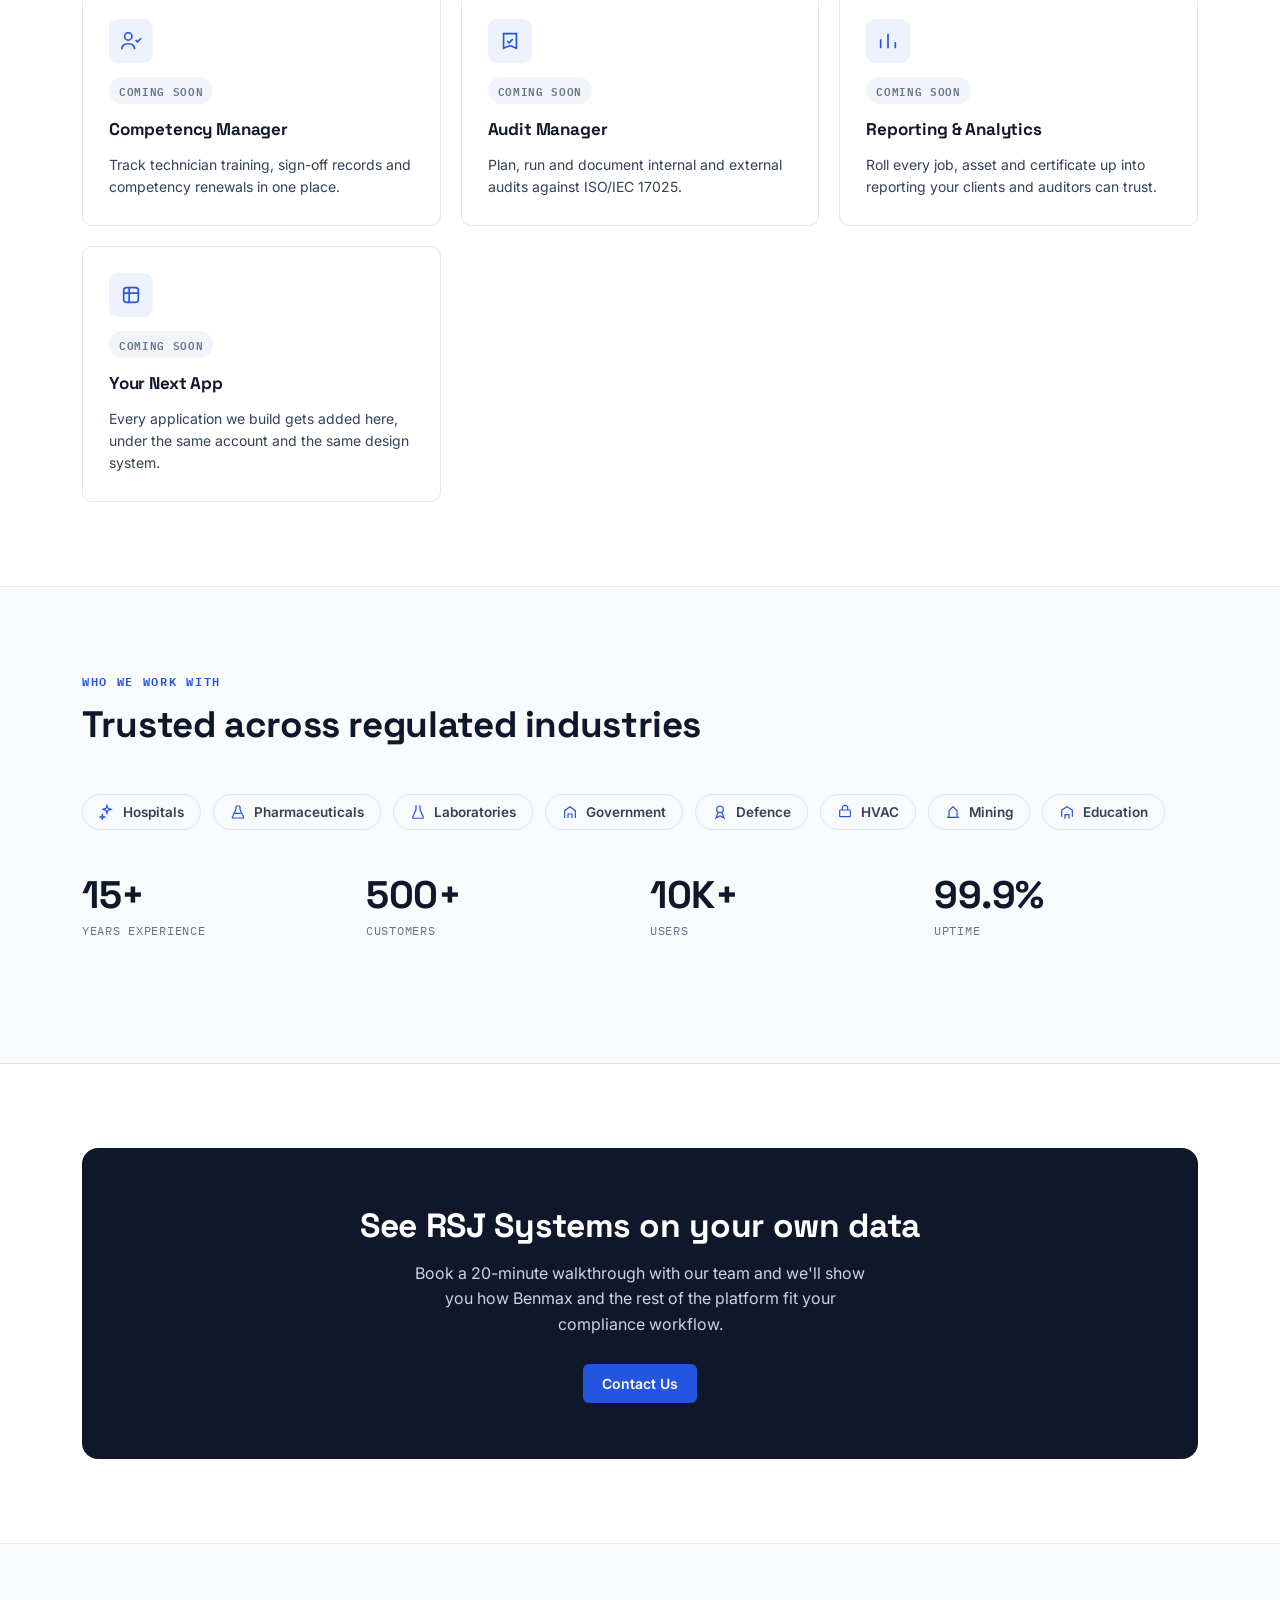
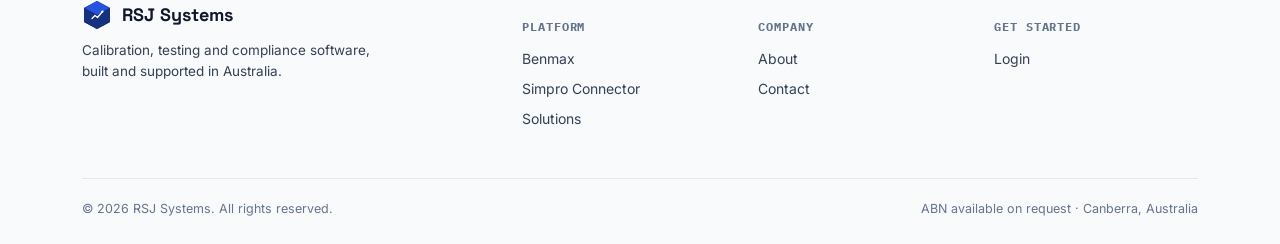
==== commit 2d6860c1: "Add files via upload" ====
--- a/index.html
+++ b/index.html
@@ -132,13 +132,16 @@
         </a>
       </div>
 
-      <div class="app-card disabled" data-reveal>
-        <div class="app-icon">
-          <svg viewBox="0 0 24 24" fill="none" stroke="currentColor" stroke-width="1.8"><circle cx="12" cy="12" r="9"/><path d="M12 7v5l3 3"/></svg>
-        </div>
-        <span class="status-pill status-soon">COMING SOON</span>
-        <h3>Calibration Manager</h3>
-        <p>Centralised scheduling, certificates and asset history for every calibrated instrument you own.</p>
+      <div class="app-card" data-reveal>
+        <div class="app-icon">
+          <svg viewBox="0 0 24 24" fill="none" stroke="currentColor" stroke-width="1.8"><rect x="4" y="3" width="16" height="18" rx="2"/><path d="M8 8h8M8 12h8M8 16h5"/></svg>
+        </div>
+        <span class="status-pill status-live"><span>●</span>LIVE</span>
+        <h3>Benmax Service Management</h3>
+        <p>Jobs, quotes, invoices, purchase orders, the schedule and technician visits in one place. Claude can look things up for you and propose changes, which a person approves.</p>
+        <a class="card-link" href="https://management.rsjsystems.com" target="_blank" rel="noopener">Open Benmax Service
+          <svg width="14" height="14" viewBox="0 0 24 24" fill="none" stroke="currentColor" stroke-width="2"><line x1="7" y1="17" x2="17" y2="7"/><polyline points="7 7 17 7 17 17"/></svg>
+        </a>
       </div>
 
       <div class="app-card disabled" data-reveal>
